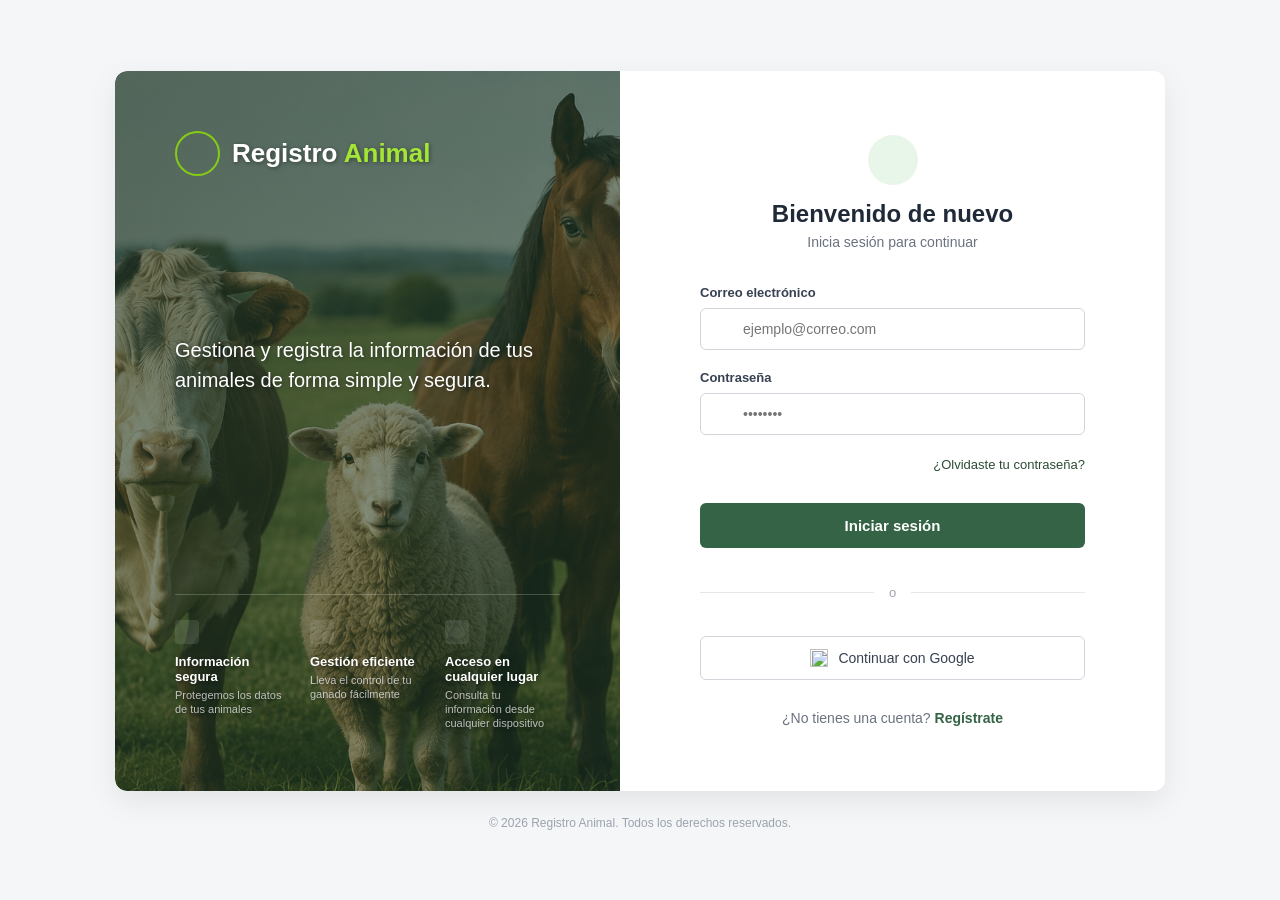
==== login.html @ 7737b4b6 "Subiendo todos los cambios y archivos" ====
<!DOCTYPE html>
<html lang="es">
<head>
    <!-- Configuración para que los acentos y las eñes se lean correctamente -->
    <meta charset="UTF-8">
    
    <!-- Línea clave para que la página sea responsive y se adapte al tamaño de cualquier celular -->
    <meta name="viewport" content="width=device-width, initial-scale=1.0">
    
    <title>Registro Animal - Iniciar Sesión</title>
    
    <!-- Enlace a tu archivo de estilos CSS -->
    <link rel="stylesheet" href="css/style.css">
</head>
<body>

    <!-- Contenedor principal de la tarjeta de inicio de sesión -->
    <main class="login-container">

        <!-- SECCIÓN IZQUIERDA: Panel informativo (El fondo se maneja desde el CSS con 'img/portada.png') -->
        <section class="info-panel">
            <div class="logo-container">
                <div class="logo-icon"></div> 
                <h1>Registro <span>Animal</span></h1>
            </div>

            <p class="slogan">Gestiona y registra la información de tus animales de forma simple y segura.</p>

            <!-- Bloque de características/beneficios en la parte inferior -->
            <div class="features-grid">
                <article class="feature-item">
                    <div class="icon-secure"></div>
                    <h2>Información segura</h2>
                    <p>Protegemos los datos de tus animales</p>
                </article>

                <article class="feature-item">
                    <div class="icon-management"></div>
                    <h2>Gestión eficiente</h2>
                    <p>Lleva el control de tu ganado fácilmente</p>
                </article>

                <article class="feature-item">
                    <div class="icon-access"></div>
                    <h2>Acceso en cualquier lugar</h2>
                    <p>Consulta tu información desde cualquier dispositivo</p>
                </article>
            </div>
        </section>


        <!-- SECCIÓN DERECHA: Formulario interactivo de inicio de sesión -->
        <section class="form-panel">
            
            <header class="form-header">
                <div class="lock-icon"></div>
                <h2>Bienvenido de nuevo</h2>
                <p>Inicia sesión para continuar</p>
            </header>

            <form action="#" method="POST" class="login-form">
                
                <!-- Campo: Correo electrónico -->
                <div class="input-group">
                    <label for="email">Correo electrónico</label>
                    <div class="input-wrapper">
                        <span class="input-icon icon-mail"></span>
                        <input type="email" id="email" name="email" placeholder="ejemplo@correo.com" required>
                    </div>
                </div>

                <!-- Campo: Contraseña -->
                <div class="input-group">
                    <label for="password">Contraseña</label>
                    <div class="input-wrapper">
                        <span class="input-icon icon-lock"></span>
                        <input type="password" id="password" name="password" placeholder="••••••••" required>
                        <button type="button" class="toggle-password" aria-label="Mostrar contraseña"></button>
                    </div>
                </div>

                <!-- Enlace de recuperación -->
                <div class="form-actions">
                    <a href="#" class="forgot-password">¿Olvidaste tu contraseña?</a>
                </div>

                <!-- Botón para enviar el formulario -->
                <button type="submit" class="btn-submit">Iniciar sesión</button>
                
                <!-- Divisor decorativo -->
                <div class="divider">
                    <span>o</span>
                </div>

                <!-- Botón alternativo de inicio con Google -->
                <button type="button" class="btn-google">
                    <!-- Espacio listo para colocar el logo de Google en formato SVG o PNG cuando lo tengas -->
                    <img src="#" alt="" class="google-logo"> 
                    Continuar con Google
                </button>

            </form>

            <!-- Pie del formulario para derivar a registro -->
            <footer class="form-footer">
                <p>¿No tienes una cuenta? <a href="#">Regístrate</a></p>
            </footer>

        </section>

    </main>

    <!-- PIE DE PÁGINA GLOBAL DE LA WEB -->
    <footer class="main-footer">
        <p>&copy; 2026 Registro Animal. Todos los derechos reservados.</p>
    </footer>

</body>
</html>
---- css/style.css ----
/* ==========================================================================
   1. RESETEO Y CONFIGURACIÓN GLOBAL
   ========================================================================== */
* {
    margin: 0;
    padding: 0;
    box-sizing: border-box;
    font-family: 'Segoe UI', Tahoma, Geneva, Verdana, sans-serif;
}

body {
    background-color: #f4f6f8;
    min-height: 100vh;
    display: flex;
    flex-direction: column;
    justify-content: center;
    align-items: center;
    padding: 20px;
}

/* 2. CONTENEDOR PRINCIPAL (TARJETA)*/
.login-container {
    background-color: #ffffff;
    width: 100%;
    max-width: 1050px;
    height: 720px;
    display: flex; /* Divide la tarjeta en dos columnas */
    border-radius: 12px;
    overflow: hidden;
    box-shadow: 0 10px 30px rgba(0, 0, 0, 0.08);
}

/* ==========================================================================
   3. SECCIÓN IZQUIERDA: PANEL INFORMATIVO (CON IMAGEN)
   ========================================================================== */
.info-panel {
    flex: 1; /* Toma el 50% del espacio */
    position: relative;
    padding: 50px;
    display: flex;
    flex-direction: column;
    justify-content: space-between;
    color: #ffffff;
    
    /* ESPACIO PARA TU IMAGEN DE FONDO */
    /* Cuando tengas tu imagen, descomenta la línea de abajo y pon su ruta */
    /* background-image: linear-gradient(rgba(44, 76, 55, 0.85), rgba(27, 48, 34, 0.9)), url('tu-imagen-de-animales.jpg'); */
    background-color: #2c4c37; /* Color verde oscuro temporal por si no hay imagen */
    background-size: cover;
    background-position: center;
}

/* Capa oscura superpuesta si tu imagen es muy clara (opcional si usas el gradient de arriba) */
/* ==========================================================================
   3. SECCIÓN IZQUIERDA: PANEL INFORMATIVO (RUTA DE IMAGEN CORREGIDA)
   ========================================================================== */
/* ==========================================================================
   3. SECCIÓN IZQUIERDA: DEGRADADO MÁS CLARO PARA SELECCIONAR LA PORTADA
   ========================================================================== */
.info-panel {
    flex: 1;
    position: relative;
    padding: 60px;
    display: flex;
    flex-direction: column;
    justify-content: space-between;
    color: #ffffff;
    
    /* 📸 DEGRADADO AJUSTADO (Más transparente para que la imagen respire) */
    background-image: 
        linear-gradient(135deg, rgba(36, 61, 44, 0.65), rgba(44, 76, 55, 0.45)),
        url('../img/portada.png');
        
    background-size: cover;
    background-position: center 20%;
    background-repeat: no-repeat;
    border-radius: 12px 0 0 12px;
    
    /* Añadimos un text-shadow sutil para garantizar que las letras blancas 
       se sigan leyendo perfectamente aunque el fondo sea más claro */
    text-shadow: 1px 1px 4px rgba(0, 0, 0, 0.4);
}

/* El resto del código de abajo se queda exactamente igual */
.logo-container, .slogan, .features-grid {
    position: relative;
    z-index: 10;
}
/* Forzamos a que todo el contenido del panel quede por encima del filtro de fondo */
.logo-container, .slogan, .features-grid {
    position: relative;
    z-index: 2;
}

/* Logo */
.logo-container {
    display: flex;
    align-items: center;
    gap: 12px;
}

.logo-icon {
    width: 45px;
    height: 45px;
    border: 2px solid #84cc16; /* Color verde claro */
    border-radius: 50%;
    /* Aquí irá tu icono de las cabezas de animales */
}

.logo-container h1 {
    font-size: 26px;
    font-weight: 600;
}

.logo-container h1 span {
    color: #a3e635; /* Resaltado verde claro para 'Animal' */
}

/* Eslogan del medio */
.slogan {
    font-size: 20px;
    line-height: 1.5;
    max-width: 380px;
    font-weight: 400;
    margin-top: -40px;
}

/* Cuadrícula inferior de beneficios */
.features-grid {
    display: grid;
    grid-template-columns: repeat(3, 1fr);
    gap: 20px;
    border-top: 1px solid rgba(255, 255, 255, 0.2);
    padding-top: 25px;
}

.feature-item h2 {
    font-size: 13px;
    font-weight: 600;
    margin-bottom: 4px;
}

.feature-item p {
    font-size: 11px;
    color: rgba(255, 255, 255, 0.7);
    line-height: 1.3;
}

/* Espacio para los mini iconos inferiores */
.icon-secure, .icon-management, .icon-access {
    width: 24px;
    height: 24px;
    margin-bottom: 10px;
    background-color: rgba(255, 255, 255, 0.1); /* Marcador de posición */
    border-radius: 4px;
}


/* ==========================================================================
   4. SECCIÓN DERECHA: FORMULARIO
   ========================================================================== */
.form-panel {
    flex: 1; /* Toma el otro 50% del espacio */
    padding: 60px 80px;
    display: flex;
    flex-direction: column;
    justify-content: center;
    background-color: #ffffff;
}

/* Encabezado del formulario */
.form-header {
    text-align: center;
    margin-bottom: 35px;
}

.lock-icon {
    width: 50px;
    height: 50px;
    background-color: #e8f5e9;
    color: #2e7d32;
    border-radius: 50%;
    margin: 0 auto 15px;
    /* Espacio para el icono de candado verde */
}

.form-header h2 {
    font-size: 24px;
    color: #1f2937;
    margin-bottom: 6px;
}

.form-header p {
    font-size: 14px;
    color: #6b7280;
}

/* Campos de entrada (Inputs) */
.login-form {
    display: flex;
    flex-direction: column;
    gap: 20px;
}

.input-group {
    display: flex;
    flex-direction: column;
    gap: 8px;
}

.input-group label {
    font-size: 13px;
    font-weight: 600;
    color: #374151;
}

.input-wrapper {
    position: relative;
    display: flex;
    align-items: center;
}

.input-wrapper input {
    width: 100%;
    padding: 12px 16px 12px 42px; /* Espacio extra a la izquierda para el icono */
    border: 1px solid #d1d5db;
    border-radius: 6px;
    font-size: 14px;
    color: #1f2937;
    outline: none;
    transition: border-color 0.2s;
}

.input-wrapper input:focus {
    border-color: #2c4c37;
    box-shadow: 0 0 0 3px rgba(44, 76, 55, 0.1);
}

/* Iconos dentro de los inputs */
.input-icon {
    position: absolute;
    left: 14px;
    color: #9ca3af;
    /* Aquí centrarás tus iconos de sobre/candado */
}

.toggle-password {
    position: absolute;
    right: 14px;
    background: none;
    border: none;
    cursor: pointer;
    color: #6b7280;
}

/* Enlace Olvidaste tu contraseña */
.form-actions {
    text-align: right;
}

.forgot-password {
    font-size: 13px;
    color: #2c4c37;
    text-decoration: none;
    font-weight: 500;
}

.forgot-password:hover {
    text-decoration: underline;
}

/* Botones */
.btn-submit {
    background-color: #346345; /* Verde del botón de iniciar sesión */
    color: #ffffff;
    border: none;
    padding: 14px;
    border-radius: 6px;
    font-size: 15px;
    font-weight: 600;
    cursor: pointer;
    transition: background-color 0.2s;
    margin-top: 10px;
}

.btn-submit:hover {
    background-color: #284c35;
}

/* Separador 'o' */
.divider {
    text-align: center;
    position: relative;
    margin: 15px 0;
}

.divider::before {
    content: '';
    position: absolute;
    top: 50%; left: 0; width: 100%; height: 1px;
    background-color: #e5e7eb;
    z-index: 1;
}

.divider span {
    background-color: #ffffff;
    padding: 0 15px;
    font-size: 13px;
    color: #9ca3af;
    position: relative;
    z-index: 2;
}

/* Botón de Google */
.btn-google {
    background-color: #ffffff;
    color: #374151;
    border: 1px solid #d1d5db;
    padding: 12px;
    border-radius: 6px;
    font-size: 14px;
    font-weight: 500;
    cursor: pointer;
    display: flex;
    align-items: center;
    justify-content: center;
    gap: 10px;
    transition: background-color 0.2s;
}

.btn-google:hover {
    background-color: #f9fafb;
}

.google-logo {
    width: 18px;
    height: 18px;
}

/* Pie del formulario (Regístrate) */
.form-footer {
    text-align: center;
    margin-top: 30px;
    font-size: 14px;
    color: #6b7280;
}

.form-footer a {
    color: #346345;
    text-decoration: none;
    font-weight: 600;
}

.form-footer a:hover {
    text-decoration: underline;
}


/* ==========================================================================
   5. PIE DE PÁGINA GLOBAL (COPYRIGHT)
   ========================================================================== */
.main-footer {
    margin-top: 25px;
    font-size: 12px;
    color: #9ca3af;
    text-align: center;
}
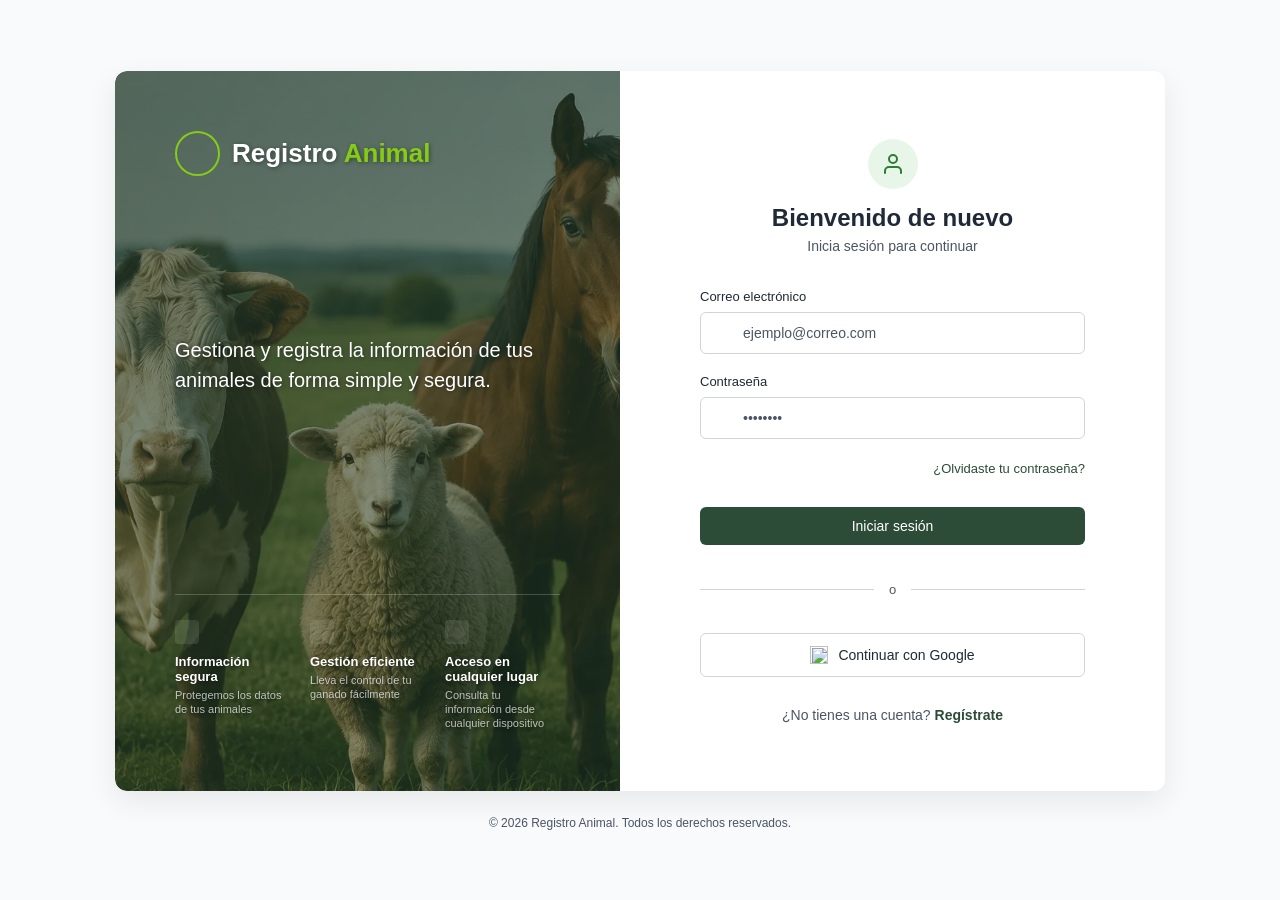
==== commit 2e989154: "Subiendo todos  cambios con imagenes" ====
--- a/login.html
+++ b/login.html
@@ -8,9 +8,7 @@
     <meta name="viewport" content="width=device-width, initial-scale=1.0">
     
     <title>Registro Animal - Iniciar Sesión</title>
-    
-    <!-- Enlace a tu archivo de estilos CSS -->
-    <link rel="stylesheet" href="css/style.css">
+    <link rel="stylesheet" href="css/style.css?v=2">
 </head>
 <body>
 
@@ -53,7 +51,9 @@
         <section class="form-panel">
             
             <header class="form-header">
-                <div class="lock-icon"></div>
+                <div class="lock-icon">
+                    <svg viewBox="0 0 24 24" fill="none" stroke="currentColor" stroke-width="2" stroke-linecap="round" stroke-linejoin="round" aria-hidden="true"><path d="M20 21v-2a4 4 0 0 0-4-4H8a4 4 0 0 0-4 4v2"></path><circle cx="12" cy="7" r="4"></circle></svg>
+                </div>
                 <h2>Bienvenido de nuevo</h2>
                 <p>Inicia sesión para continuar</p>
             </header>
@@ -110,10 +110,9 @@
 
     </main>
 
-    <!-- PIE DE PÁGINA GLOBAL DE LA WEB -->
     <footer class="main-footer">
         <p>&copy; 2026 Registro Animal. Todos los derechos reservados.</p>
     </footer>
-
+<script src="js/main.js"></script>
 </body>
 </html>
--- a/css/style.css
+++ b/css/style.css
@@ -1,3 +1,29 @@
+/* ==========================================================================
+   VARIABLES GLOBALES (MODO CLARO POR DEFECTO)
+   Alineadas con welcome.css para que ambas páginas se vean consistentes
+   ========================================================================== */
+:root {
+    --login-bg: #f8fafc;
+    --form-bg: #ffffff;
+    --input-border: #d1d5db;
+    --text-main: #1f2937;
+    --text-muted: #4b5563;
+
+    --primary-green: #2c4c37;
+    --light-green: #84cc16;
+}
+
+/* ==========================================================================
+   VARIABLES MODO OSCURO (idénticas a welcome.css)
+   ========================================================================== */
+body.dark-mode {
+    --login-bg: #0b1311;
+    --form-bg: #14201c;
+    --input-border: #2c3e3a;
+    --text-main: #ffffff;
+    --text-muted: #9ca3af;
+}
+
 /* ==========================================================================
    1. RESETEO Y CONFIGURACIÓN GLOBAL
    ========================================================================== */
@@ -9,18 +35,38 @@
 }
 
 body {
-    background-color: #f4f6f8;
+    background-color: var(--login-bg);
+    color: var(--text-main);
     min-height: 100vh;
     display: flex;
     flex-direction: column;
     justify-content: center;
     align-items: center;
     padding: 20px;
-}
-
-/* 2. CONTENEDOR PRINCIPAL (TARJETA)*/
+    transition: background-color 0.3s ease, color 0.3s ease;
+}
+
+/* Foco visible para accesibilidad (igual que en welcome.css) */
+a:focus-visible,
+button:focus-visible {
+    outline: 2px solid var(--light-green);
+    outline-offset: 3px;
+    border-radius: 4px;
+}
+
+@media (prefers-reduced-motion: reduce) {
+    *, *::before, *::after {
+        animation-duration: 0.01ms !important;
+        animation-iteration-count: 1 !important;
+        transition-duration: 0.01ms !important;
+    }
+}
+
+/* ==========================================================================
+   2. CONTENEDOR PRINCIPAL (TARJETA)
+   ========================================================================== */
 .login-container {
-    background-color: #ffffff;
+    background-color: var(--form-bg);
     width: 100%;
     max-width: 1050px;
     height: 720px;
@@ -28,6 +74,12 @@
     border-radius: 12px;
     overflow: hidden;
     box-shadow: 0 10px 30px rgba(0, 0, 0, 0.08);
+    transition: background-color 0.3s ease, box-shadow 0.3s ease;
+}
+
+body.dark-mode .login-container {
+    background-color: var(--login-bg); /* mismo negro casi puro que el index, no el tono de tarjeta */
+    box-shadow: 0 10px 30px rgba(0, 0, 0, 0.5);
 }
 
 /* ==========================================================================
@@ -36,58 +88,30 @@
 .info-panel {
     flex: 1; /* Toma el 50% del espacio */
     position: relative;
-    padding: 50px;
+    padding: 60px;
     display: flex;
     flex-direction: column;
     justify-content: space-between;
     color: #ffffff;
-    
-    /* ESPACIO PARA TU IMAGEN DE FONDO */
-    /* Cuando tengas tu imagen, descomenta la línea de abajo y pon su ruta */
-    /* background-image: linear-gradient(rgba(44, 76, 55, 0.85), rgba(27, 48, 34, 0.9)), url('tu-imagen-de-animales.jpg'); */
-    background-color: #2c4c37; /* Color verde oscuro temporal por si no hay imagen */
-    background-size: cover;
-    background-position: center;
-}
-
-/* Capa oscura superpuesta si tu imagen es muy clara (opcional si usas el gradient de arriba) */
-/* ==========================================================================
-   3. SECCIÓN IZQUIERDA: PANEL INFORMATIVO (RUTA DE IMAGEN CORREGIDA)
-   ========================================================================== */
-/* ==========================================================================
-   3. SECCIÓN IZQUIERDA: DEGRADADO MÁS CLARO PARA SELECCIONAR LA PORTADA
-   ========================================================================== */
-.info-panel {
-    flex: 1;
-    position: relative;
-    padding: 60px;
-    display: flex;
-    flex-direction: column;
-    justify-content: space-between;
-    color: #ffffff;
-    
-    /* 📸 DEGRADADO AJUSTADO (Más transparente para que la imagen respire) */
-    background-image: 
+
+    /* Degradado de marca (mismo verde --primary-green en rgb) sobre la foto de portada */
+    background-image:
         linear-gradient(135deg, rgba(36, 61, 44, 0.65), rgba(44, 76, 55, 0.45)),
-        url('../img/portada.png');
-        
+        url('../img/portada.webp');
     background-size: cover;
     background-position: center 20%;
     background-repeat: no-repeat;
     border-radius: 12px 0 0 12px;
-    
-    /* Añadimos un text-shadow sutil para garantizar que las letras blancas 
-       se sigan leyendo perfectamente aunque el fondo sea más claro */
+
+    /* Text-shadow sutil para que el texto blanco se siga leyendo bien */
     text-shadow: 1px 1px 4px rgba(0, 0, 0, 0.4);
 }
 
-/* El resto del código de abajo se queda exactamente igual */
-.logo-container, .slogan, .features-grid {
-    position: relative;
-    z-index: 10;
-}
-/* Forzamos a que todo el contenido del panel quede por encima del filtro de fondo */
-.logo-container, .slogan, .features-grid {
+/* El panel de la foto mantiene siempre su propia paleta de marca,
+   independiente del modo claro/oscuro del sitio */
+.logo-container,
+.slogan,
+.features-grid {
     position: relative;
     z-index: 2;
 }
@@ -102,9 +126,8 @@
 .logo-icon {
     width: 45px;
     height: 45px;
-    border: 2px solid #84cc16; /* Color verde claro */
+    border: 2px solid var(--light-green);
     border-radius: 50%;
-    /* Aquí irá tu icono de las cabezas de animales */
 }
 
 .logo-container h1 {
@@ -113,7 +136,7 @@
 }
 
 .logo-container h1 span {
-    color: #a3e635; /* Resaltado verde claro para 'Animal' */
+    color: var(--light-green); /* Mismo verde lima que "Animal" en welcome.css */
 }
 
 /* Eslogan del medio */
@@ -155,7 +178,6 @@
     border-radius: 4px;
 }
 
-
 /* ==========================================================================
    4. SECCIÓN DERECHA: FORMULARIO
    ========================================================================== */
@@ -165,7 +187,12 @@
     display: flex;
     flex-direction: column;
     justify-content: center;
-    background-color: #ffffff;
+    background-color: var(--form-bg);
+    transition: background-color 0.3s ease;
+}
+
+body.dark-mode .form-panel {
+    background-color: var(--login-bg); /* mismo negro casi puro que el index */
 }
 
 /* Encabezado del formulario */
@@ -181,18 +208,31 @@
     color: #2e7d32;
     border-radius: 50%;
     margin: 0 auto 15px;
-    /* Espacio para el icono de candado verde */
+    display: flex;
+    align-items: center;
+    justify-content: center;
+    transition: background-color 0.3s ease, color 0.3s ease;
+}
+
+.lock-icon svg {
+    width: 24px;
+    height: 24px;
+}
+
+body.dark-mode .lock-icon {
+    background-color: rgba(132, 204, 22, 0.15);
+    color: var(--light-green);
 }
 
 .form-header h2 {
     font-size: 24px;
-    color: #1f2937;
+    color: var(--text-main);
     margin-bottom: 6px;
 }
 
 .form-header p {
     font-size: 14px;
-    color: #6b7280;
+    color: var(--text-muted);
 }
 
 /* Campos de entrada (Inputs) */
@@ -210,8 +250,8 @@
 
 .input-group label {
     font-size: 13px;
-    font-weight: 600;
-    color: #374151;
+    font-weight: 500;
+    color: var(--text-main);
 }
 
 .input-wrapper {
@@ -223,25 +263,34 @@
 .input-wrapper input {
     width: 100%;
     padding: 12px 16px 12px 42px; /* Espacio extra a la izquierda para el icono */
-    border: 1px solid #d1d5db;
+    border: 1px solid var(--input-border);
     border-radius: 6px;
     font-size: 14px;
-    color: #1f2937;
+    color: var(--text-main);
+    background-color: var(--form-bg);
     outline: none;
-    transition: border-color 0.2s;
+    transition: border-color 0.2s, background-color 0.2s, color 0.2s;
+}
+
+.input-wrapper input::placeholder {
+    color: var(--text-muted);
 }
 
 .input-wrapper input:focus {
-    border-color: #2c4c37;
+    border-color: var(--primary-green);
     box-shadow: 0 0 0 3px rgba(44, 76, 55, 0.1);
+}
+
+body.dark-mode .input-wrapper input:focus {
+    border-color: var(--light-green);
+    box-shadow: 0 0 0 3px rgba(132, 204, 22, 0.15);
 }
 
 /* Iconos dentro de los inputs */
 .input-icon {
     position: absolute;
     left: 14px;
-    color: #9ca3af;
-    /* Aquí centrarás tus iconos de sobre/candado */
+    color: var(--text-muted);
 }
 
 .toggle-password {
@@ -250,7 +299,7 @@
     background: none;
     border: none;
     cursor: pointer;
-    color: #6b7280;
+    color: var(--text-muted);
 }
 
 /* Enlace Olvidaste tu contraseña */
@@ -260,31 +309,44 @@
 
 .forgot-password {
     font-size: 13px;
-    color: #2c4c37;
+    color: var(--primary-green);
     text-decoration: none;
     font-weight: 500;
 }
 
+body.dark-mode .forgot-password {
+    color: var(--light-green);
+}
+
 .forgot-password:hover {
     text-decoration: underline;
 }
 
 /* Botones */
 .btn-submit {
-    background-color: #346345; /* Verde del botón de iniciar sesión */
+    background-color: var(--primary-green);
     color: #ffffff;
     border: none;
-    padding: 14px;
+    padding: 11px;
     border-radius: 6px;
-    font-size: 15px;
-    font-weight: 600;
+    font-size: 14px;
+    font-weight: 500;
     cursor: pointer;
-    transition: background-color 0.2s;
+    transition: background-color 0.2s, color 0.2s;
     margin-top: 10px;
 }
 
 .btn-submit:hover {
-    background-color: #284c35;
+    background-color: #1f3a2a;
+}
+
+body.dark-mode .btn-submit {
+    background-color: var(--light-green);
+    color: #0b1311;
+}
+
+body.dark-mode .btn-submit:hover {
+    background-color: #9ee62a;
 }
 
 /* Separador 'o' */
@@ -298,24 +360,24 @@
     content: '';
     position: absolute;
     top: 50%; left: 0; width: 100%; height: 1px;
-    background-color: #e5e7eb;
+    background-color: var(--input-border);
     z-index: 1;
 }
 
 .divider span {
-    background-color: #ffffff;
+    background-color: var(--form-bg);
     padding: 0 15px;
     font-size: 13px;
-    color: #9ca3af;
+    color: var(--text-muted);
     position: relative;
     z-index: 2;
 }
 
 /* Botón de Google */
 .btn-google {
-    background-color: #ffffff;
-    color: #374151;
-    border: 1px solid #d1d5db;
+    background-color: var(--form-bg);
+    color: var(--text-main);
+    border: 1px solid var(--input-border);
     padding: 12px;
     border-radius: 6px;
     font-size: 14px;
@@ -325,11 +387,15 @@
     align-items: center;
     justify-content: center;
     gap: 10px;
-    transition: background-color 0.2s;
+    transition: background-color 0.2s, border-color 0.2s, color 0.2s;
 }
 
 .btn-google:hover {
-    background-color: #f9fafb;
+    background-color: rgba(0, 0, 0, 0.03);
+}
+
+body.dark-mode .btn-google:hover {
+    background-color: rgba(255, 255, 255, 0.05);
 }
 
 .google-logo {
@@ -342,19 +408,22 @@
     text-align: center;
     margin-top: 30px;
     font-size: 14px;
-    color: #6b7280;
+    color: var(--text-muted);
 }
 
 .form-footer a {
-    color: #346345;
+    color: var(--primary-green);
     text-decoration: none;
     font-weight: 600;
 }
 
+body.dark-mode .form-footer a {
+    color: var(--light-green);
+}
+
 .form-footer a:hover {
     text-decoration: underline;
 }
-
 
 /* ==========================================================================
    5. PIE DE PÁGINA GLOBAL (COPYRIGHT)
@@ -362,6 +431,76 @@
 .main-footer {
     margin-top: 25px;
     font-size: 12px;
-    color: #9ca3af;
+    color: var(--text-muted);
     text-align: center;
+}
+
+/* ==========================================================================
+   6. OPTIMIZACIÓN ULTRA-RESPONSIVA PARA CELULARES
+   ========================================================================== */
+@media (max-width: 850px) {
+    body {
+        padding: 0;
+        background-color: var(--form-bg);
+        justify-content: flex-start;
+    }
+
+    /* Columna: imagen arriba, formulario abajo */
+    .login-container {
+        flex-direction: column;
+        height: auto;
+        max-width: 100%;
+        border-radius: 0;
+        box-shadow: none;
+        border: none;
+    }
+
+    .info-panel {
+        display: flex !important;
+        width: 100%;
+        height: 260px; /* Altura fija controlada para no tapar todo el celular */
+        padding: 25px;
+        border-radius: 0;
+        justify-content: center;
+        align-items: center;
+        background-position: center 30%;
+    }
+
+    /* Ocultamos textos largos y beneficios para dejar espacio limpio a la imagen */
+    .slogan, .features-grid {
+        display: none !important;
+    }
+
+    .logo-container {
+        margin-top: 0;
+    }
+
+    .logo-container h1 {
+        font-size: 22px;
+    }
+
+    .form-panel {
+        width: 100%;
+        padding: 35px 24px;
+    }
+
+    .form-header {
+        margin-bottom: 25px;
+        text-align: center;
+    }
+
+    .form-header h2 {
+        font-size: 22px;
+    }
+
+    /* Inputs cómodos para los dedos */
+    .input-wrapper input {
+        padding: 14px 16px 14px 42px;
+        font-size: 16px;
+    }
+
+    .btn-submit, .btn-google {
+        padding: 13px;
+        font-size: 15px;
+    }
 }
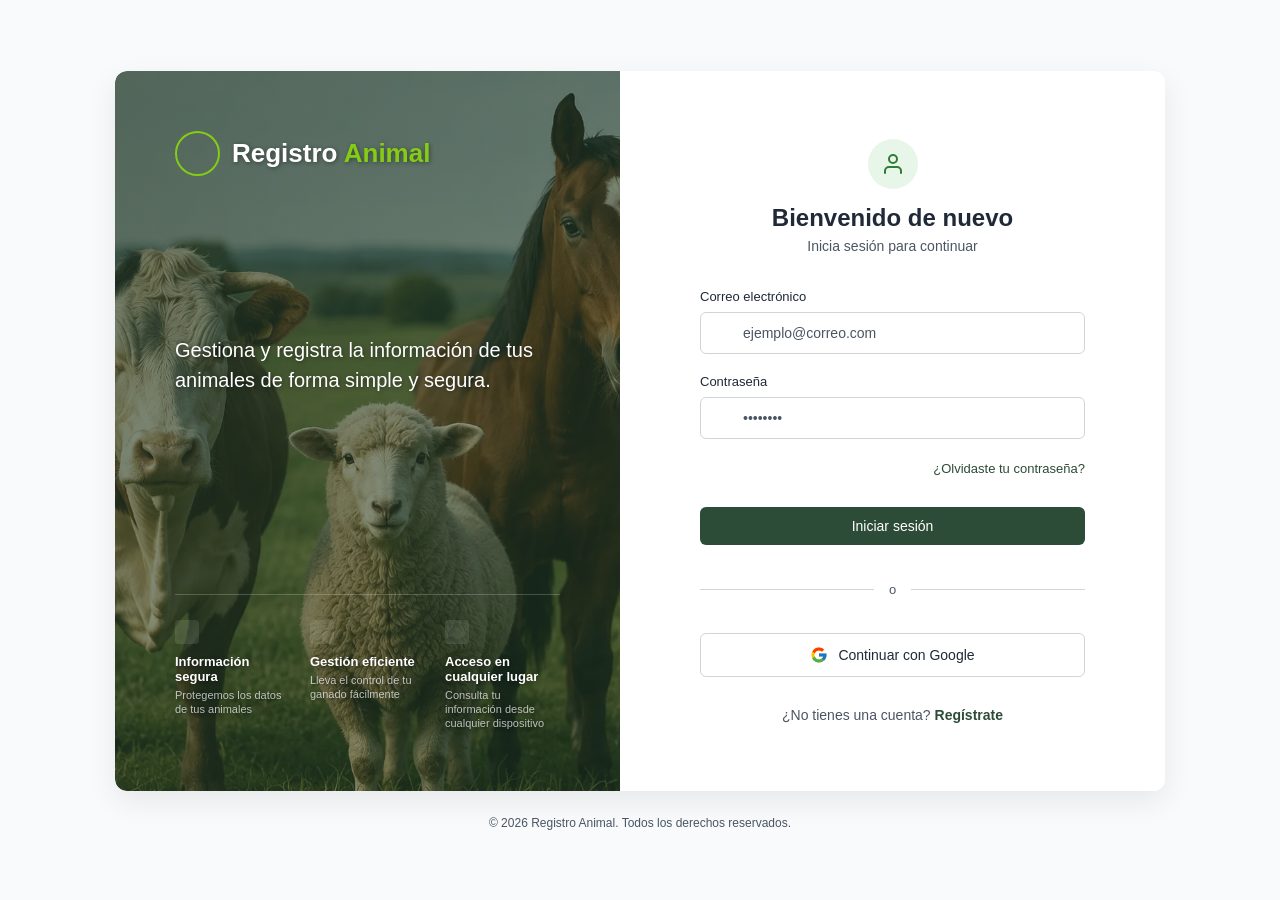
==== commit 2ae4fd84: "icono de google" ====
--- a/login.html
+++ b/login.html
@@ -94,8 +94,12 @@
 
                 <!-- Botón alternativo de inicio con Google -->
                 <button type="button" class="btn-google">
-                    <!-- Espacio listo para colocar el logo de Google en formato SVG o PNG cuando lo tengas -->
-                    <img src="#" alt="" class="google-logo"> 
+                    <svg class="google-logo" viewBox="0 0 48 48" width="18" height="18" aria-hidden="true">
+                        <path fill="#FFC107" d="M43.611,20.083H42V20H24v8h11.303c-1.649,4.657-6.08,8-11.303,8c-6.627,0-12-5.373-12-12c0-6.627,5.373-12,12-12c3.059,0,5.842,1.154,7.961,3.039l5.657-5.657C34.046,6.053,29.268,4,24,4C12.955,4,4,12.955,4,24c0,11.045,8.955,20,20,20c11.045,0,20-8.955,20-20C44,22.659,43.862,21.35,43.611,20.083z"/>
+                        <path fill="#FF3D00" d="M6.306,14.691l6.571,4.819C14.655,15.108,18.961,12,24,12c3.059,0,5.842,1.154,7.961,3.039l5.657-5.657C34.046,6.053,29.268,4,24,4C16.318,4,9.656,8.337,6.306,14.691z"/>
+                        <path fill="#4CAF50" d="M24,44c5.166,0,9.86-1.977,13.409-5.192l-6.19-5.238C29.211,35.091,26.715,36,24,36c-5.202,0-9.619-3.317-11.283-7.946l-6.522,5.025C9.505,39.556,16.227,44,24,44z"/>
+                        <path fill="#1976D2" d="M43.611,20.083H42V20H24v8h11.303c-0.792,2.237-2.231,4.166-4.087,5.571c0.001-0.001,0.002-0.001,0.003-0.002l6.19,5.238C36.971,39.205,44,34,44,24C44,22.659,43.862,21.35,43.611,20.083z"/>
+                    </svg>
                     Continuar con Google
                 </button>
 
